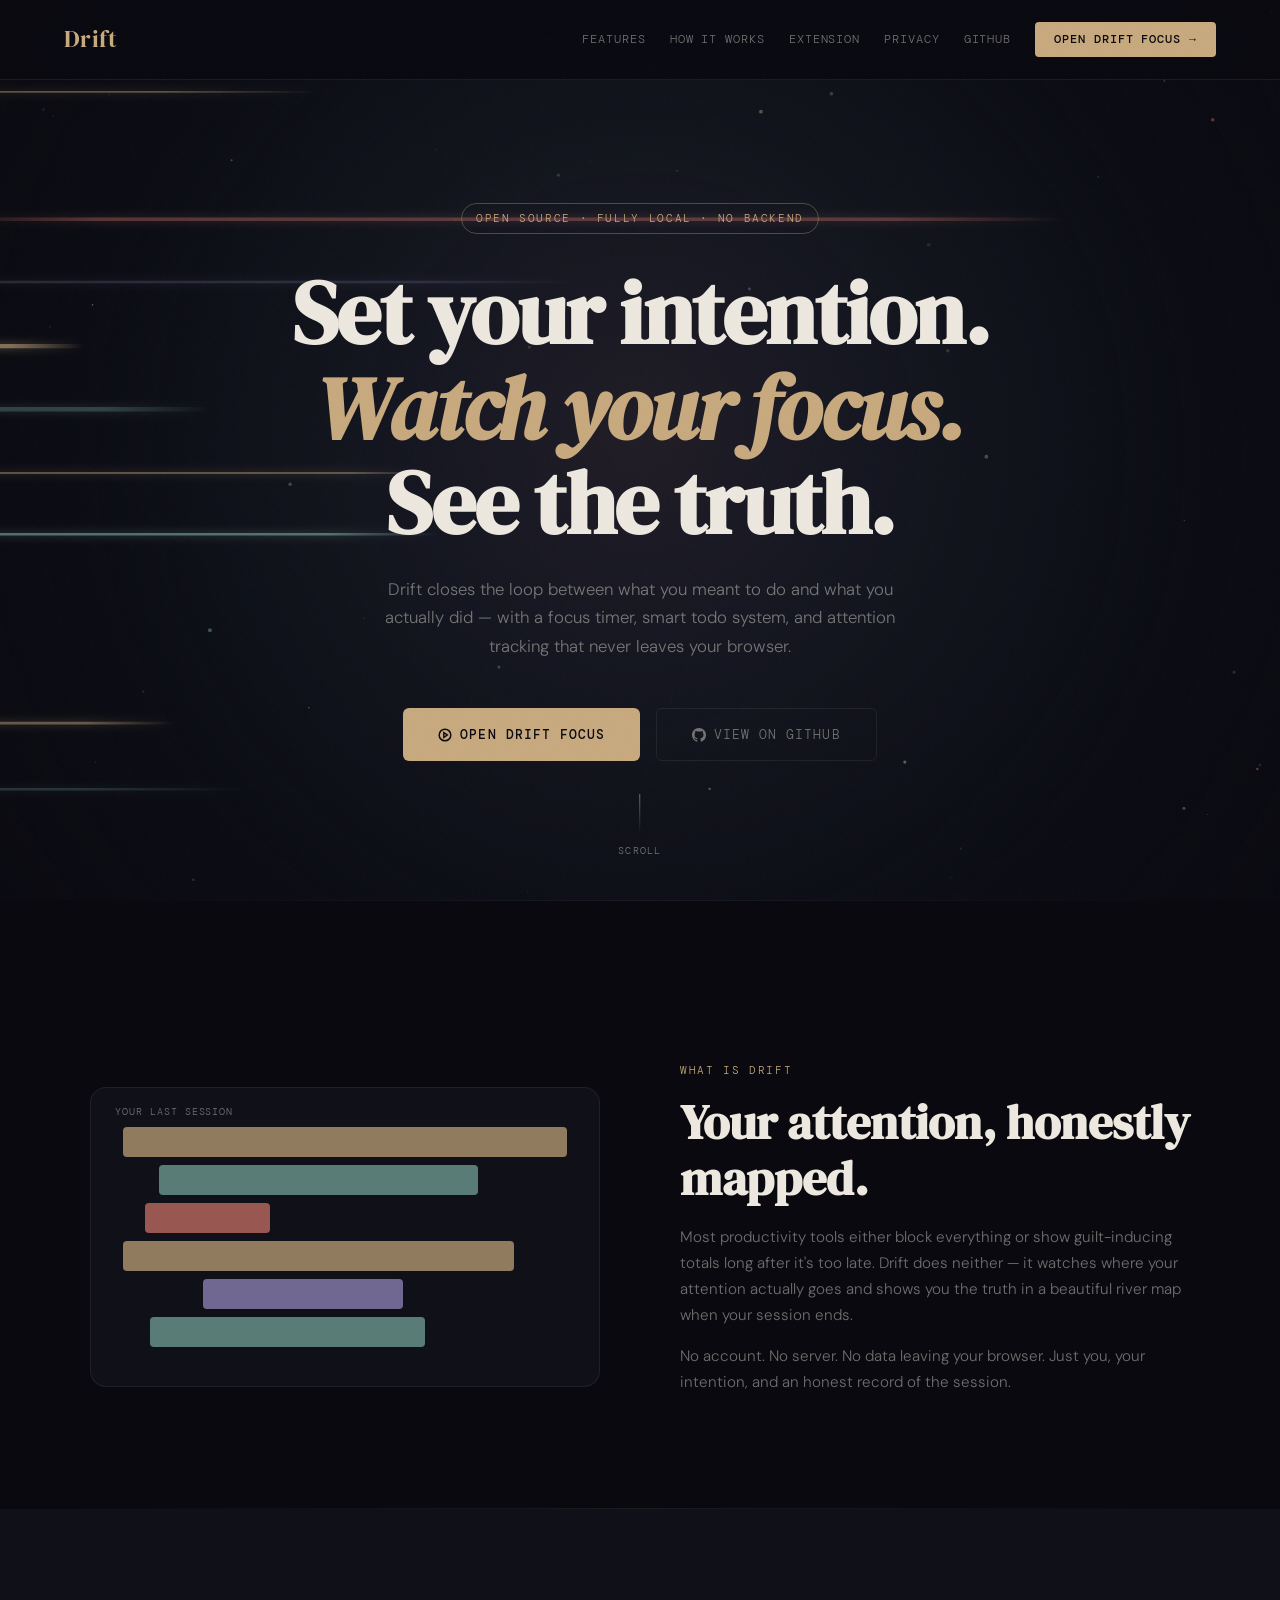
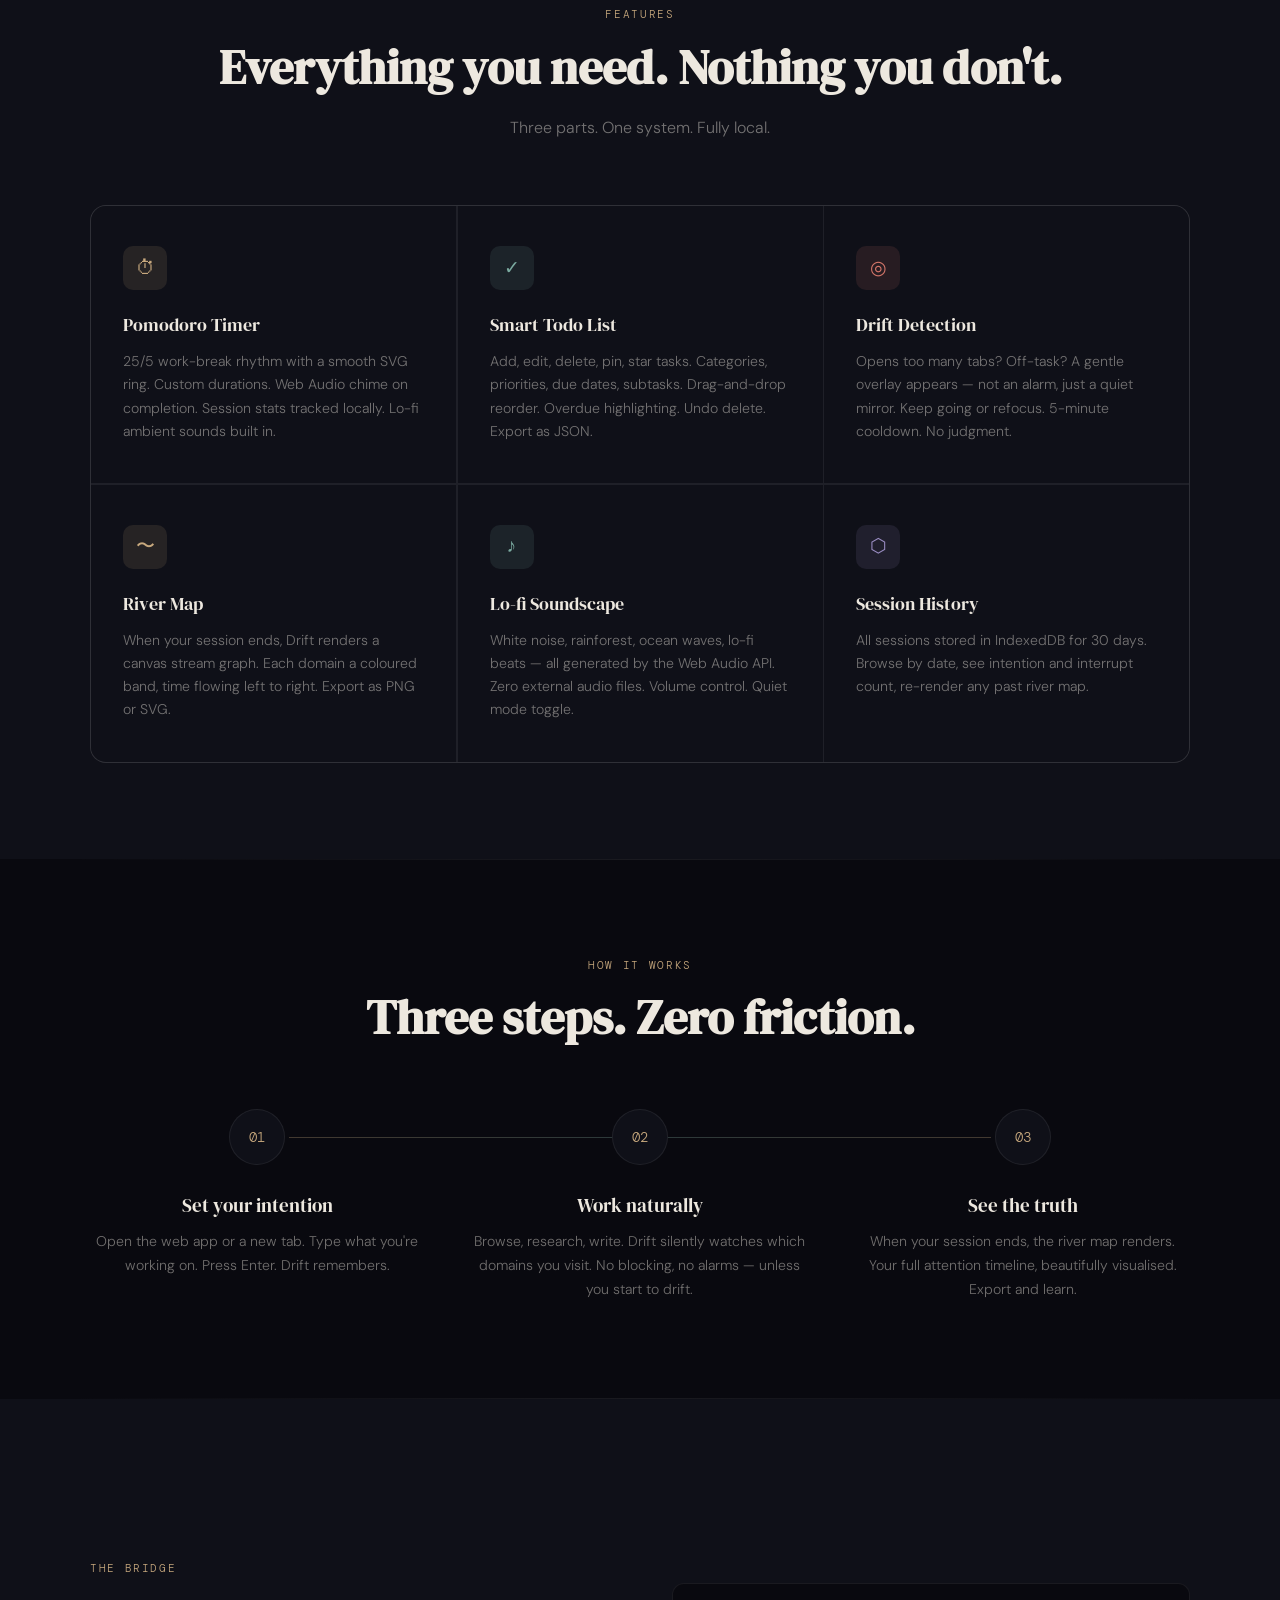
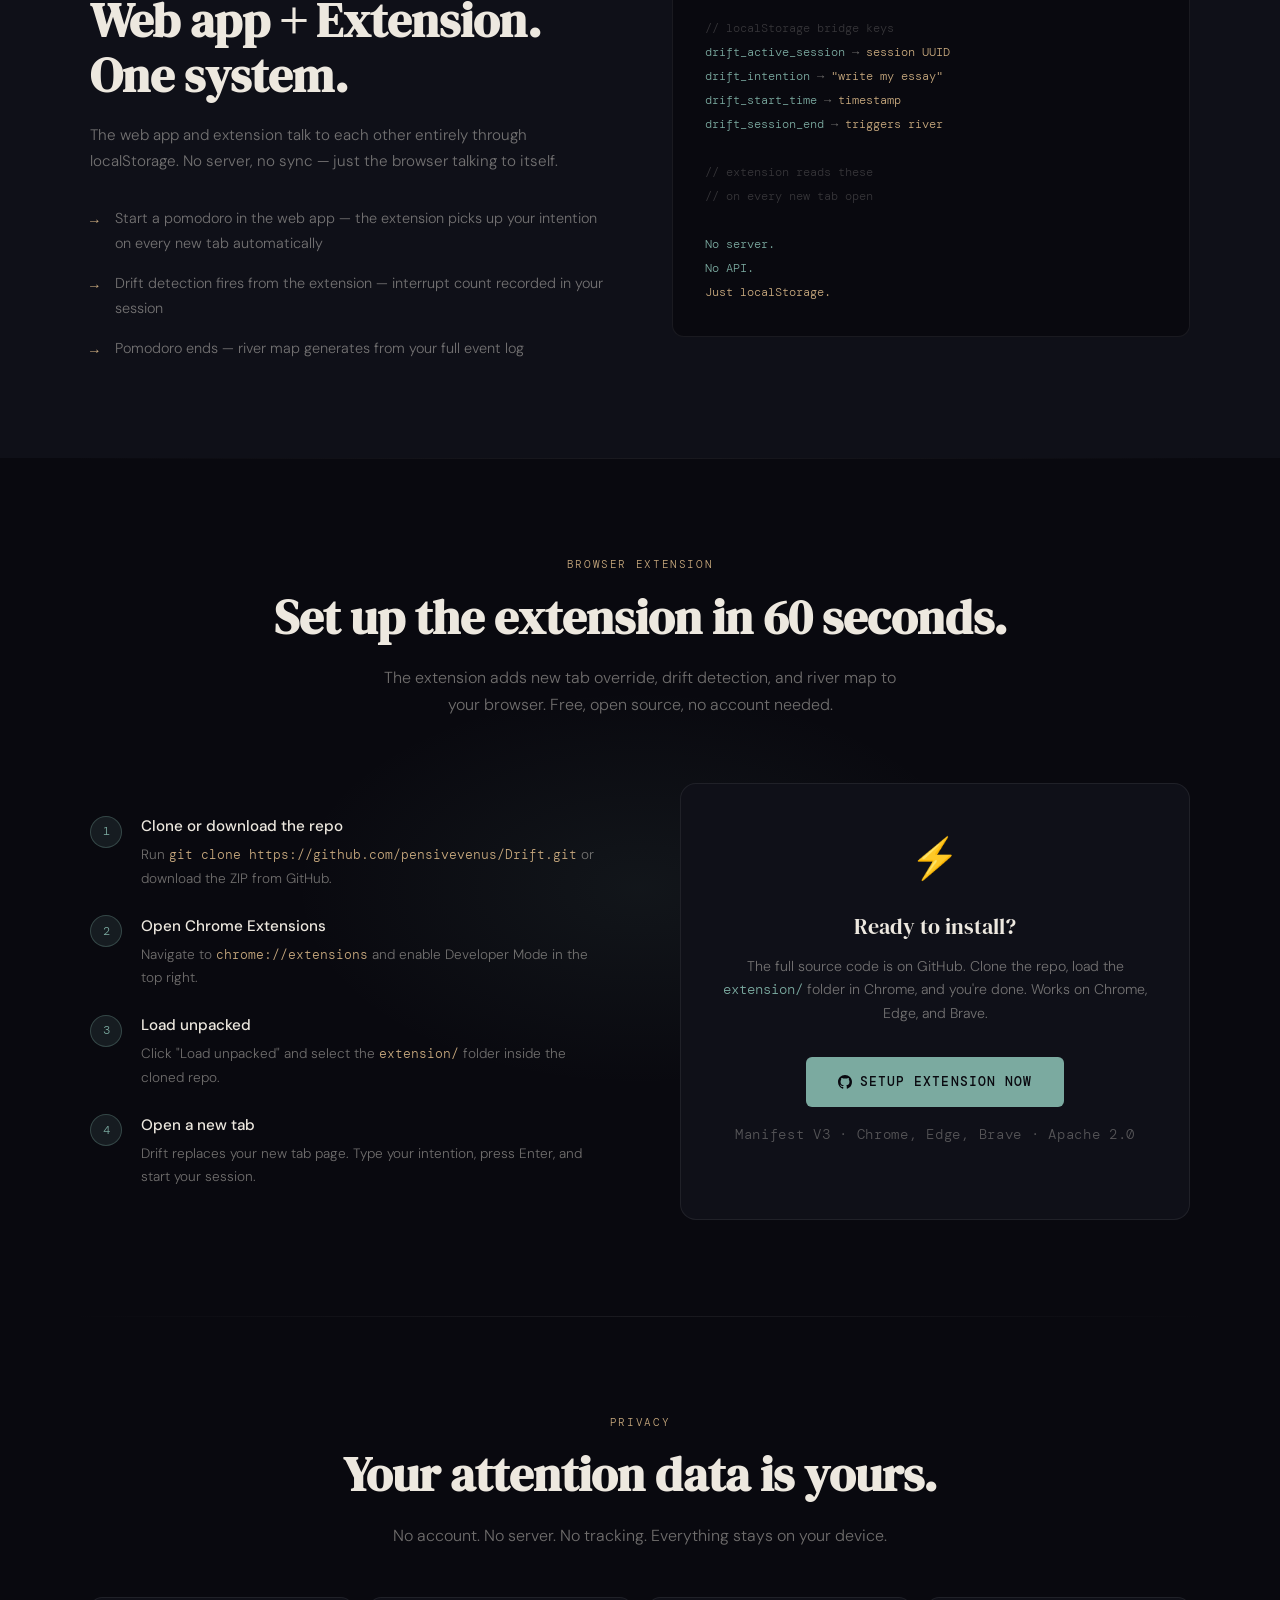
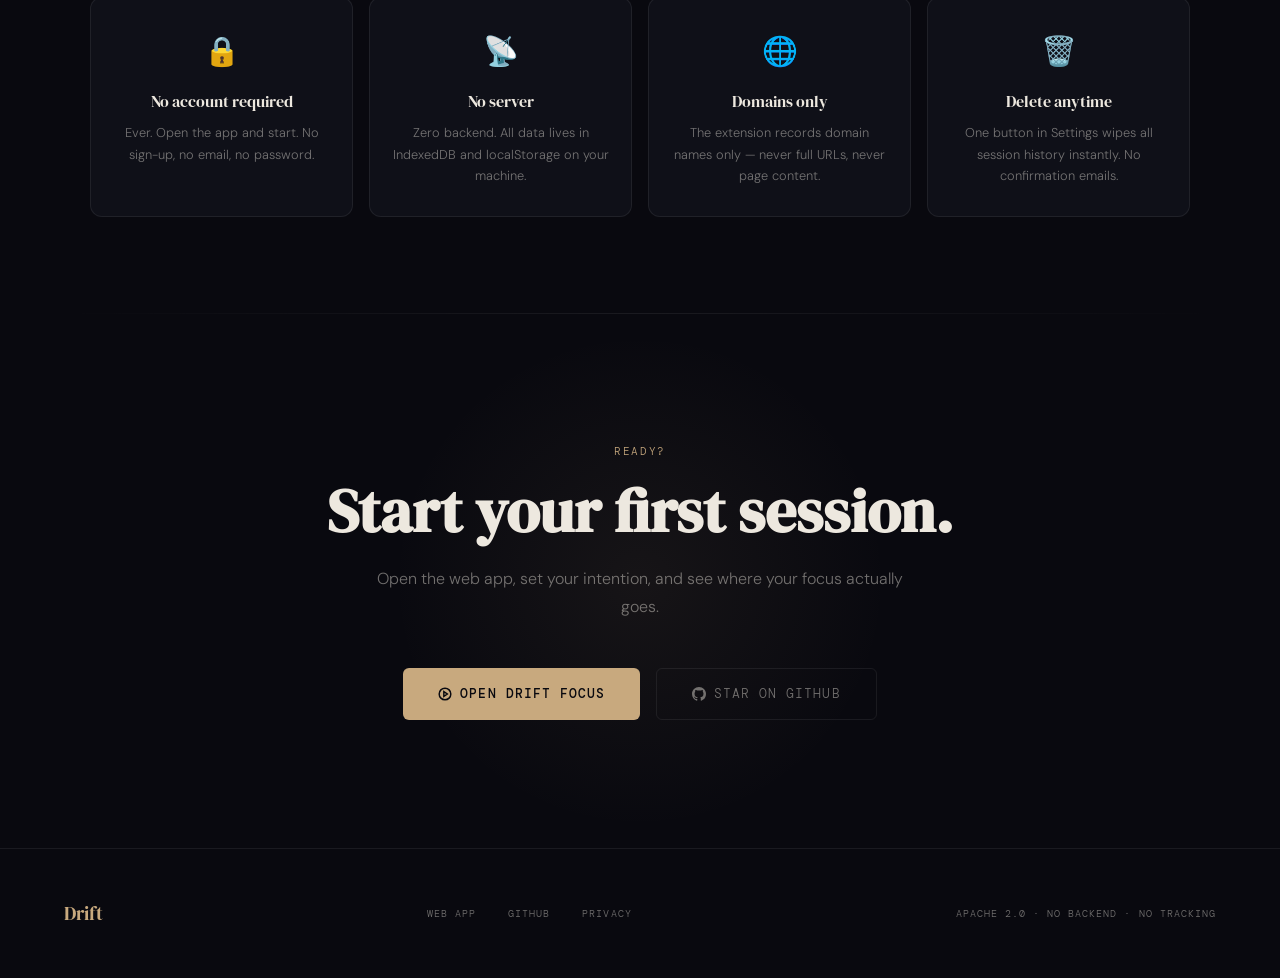
==== index.html @ ea5e12ce "feat: add landing page and drift focus web app" ====
<!DOCTYPE html>
<html lang="en">
<head>
<meta charset="UTF-8">
<meta name="viewport" content="width=device-width, initial-scale=1.0">
<title>Drift — Set your intention. Watch your focus. See the truth.</title>
<link rel="preconnect" href="https://fonts.googleapis.com">
<link href="https://fonts.googleapis.com/css2?family=DM+Serif+Display:ital@0;1&family=DM+Mono:wght@300;400;500&family=DM+Sans:ital,wght@0,300;0,400;0,500;1,300&display=swap" rel="stylesheet">
<style>
*,*::before,*::after{box-sizing:border-box;margin:0;padding:0}
:root{
  --bg:#09090f;--bg2:#0f1018;--bg3:#161720;
  --border:rgba(255,255,255,0.07);--text:#ede8df;
  --muted:rgba(237,232,223,0.45);--accent:#c8a97e;
  --accent2:#7baaa0;--red:#d4766a;
}
html{scroll-behavior:smooth}
body{background:var(--bg);color:var(--text);font-family:'DM Sans',sans-serif;font-weight:300;line-height:1.7;overflow-x:hidden}
body::after{content:'';position:fixed;inset:0;z-index:999;pointer-events:none;opacity:0.03;
  background-image:url("data:image/svg+xml,%3Csvg viewBox='0 0 256 256' xmlns='http://www.w3.org/2000/svg'%3E%3Cfilter id='n'%3E%3CfeTurbulence type='fractalNoise' baseFrequency='0.9' numOctaves='4' stitchTiles='stitch'/%3E%3C/filter%3E%3Crect width='100%25' height='100%25' filter='url(%23n)'/%3E%3C/svg%3E");
  background-size:200px 200px}

/* NAV */
nav{position:fixed;top:0;left:0;right:0;z-index:100;display:flex;align-items:center;justify-content:space-between;padding:1.2rem 4rem;background:rgba(9,9,15,0.88);backdrop-filter:blur(16px);border-bottom:1px solid var(--border)}
.nav-logo{font-family:'DM Serif Display',serif;font-size:1.5rem;color:var(--accent);letter-spacing:0.02em;text-decoration:none}
.nav-right{display:flex;gap:1.5rem;align-items:center}
.nav-link{font-family:'DM Mono',monospace;font-size:0.72rem;color:var(--muted);text-decoration:none;letter-spacing:0.08em;text-transform:uppercase;transition:color 0.2s}
.nav-link:hover{color:var(--text)}
.nav-cta{font-family:'DM Mono',monospace;font-size:0.72rem;letter-spacing:0.08em;text-transform:uppercase;padding:0.5rem 1.2rem;background:var(--accent);color:#09090f;text-decoration:none;border-radius:4px;font-weight:500;transition:opacity 0.2s,transform 0.2s}
.nav-cta:hover{opacity:0.85;transform:translateY(-1px)}

/* HERO */
.hero{min-height:100vh;display:flex;flex-direction:column;align-items:center;justify-content:center;text-align:center;padding:8rem 2rem 4rem;position:relative;overflow:hidden}
#hero-canvas{position:absolute;inset:0;width:100%;height:100%;z-index:0}
.hero-content{position:relative;z-index:1;max-width:780px}
.hero-tag{display:inline-block;font-family:'DM Mono',monospace;font-size:0.68rem;letter-spacing:0.15em;text-transform:uppercase;color:var(--accent);border:1px solid rgba(200,169,126,0.35);padding:0.3rem 0.9rem;border-radius:100px;margin-bottom:2rem;animation:fadeUp 0.8s ease forwards;opacity:0}
.hero-title{font-family:'DM Serif Display',serif;font-size:clamp(3rem,7vw,5.5rem);line-height:1.08;letter-spacing:-0.02em;margin-bottom:1.5rem;animation:fadeUp 0.8s 0.15s ease forwards;opacity:0}
.hero-title em{font-style:italic;color:var(--accent)}
.hero-subtitle{font-size:1.05rem;color:var(--muted);max-width:520px;margin:0 auto 3rem;animation:fadeUp 0.8s 0.3s ease forwards;opacity:0}
.hero-actions{display:flex;gap:1rem;justify-content:center;flex-wrap:wrap;animation:fadeUp 0.8s 0.45s ease forwards;opacity:0}
.btn-primary{font-family:'DM Mono',monospace;font-size:0.8rem;letter-spacing:0.08em;text-transform:uppercase;font-weight:500;padding:0.9rem 2.2rem;background:var(--accent);color:#09090f;text-decoration:none;border-radius:6px;transition:all 0.25s;display:inline-flex;align-items:center;gap:0.5rem}
.btn-primary:hover{background:#d4b88e;transform:translateY(-2px);box-shadow:0 8px 28px rgba(200,169,126,0.3)}
.btn-secondary{font-family:'DM Mono',monospace;font-size:0.8rem;letter-spacing:0.08em;text-transform:uppercase;padding:0.9rem 2.2rem;border:1px solid var(--border);color:var(--muted);text-decoration:none;border-radius:6px;transition:all 0.25s;display:inline-flex;align-items:center;gap:0.5rem}
.btn-secondary:hover{border-color:rgba(255,255,255,0.2);color:var(--text);transform:translateY(-2px)}
.hero-scroll{position:absolute;bottom:2.5rem;left:50%;transform:translateX(-50%);font-family:'DM Mono',monospace;font-size:0.65rem;letter-spacing:0.12em;text-transform:uppercase;color:var(--muted);display:flex;flex-direction:column;align-items:center;gap:0.5rem;animation:fadeIn 1s 1.2s ease forwards;opacity:0}
.scroll-line{width:1px;height:40px;background:linear-gradient(to bottom,var(--muted),transparent);animation:scrollPulse 2s ease-in-out infinite}
@keyframes scrollPulse{0%,100%{opacity:0.4}50%{opacity:1}}
@keyframes fadeUp{from{opacity:0;transform:translateY(20px)}to{opacity:1;transform:translateY(0)}}
@keyframes fadeIn{from{opacity:0}to{opacity:1}}

/* SECTIONS */
section{padding:6rem 2rem}
.container{max-width:1100px;margin:0 auto}
.section-label{font-family:'DM Mono',monospace;font-size:0.68rem;letter-spacing:0.15em;text-transform:uppercase;color:var(--accent);margin-bottom:1rem}
.section-title{font-family:'DM Serif Display',serif;font-size:clamp(2rem,4vw,3rem);line-height:1.15;margin-bottom:1.2rem}
.section-sub{color:var(--muted);font-size:1rem;max-width:540px}
.divider{height:1px;background:linear-gradient(90deg,transparent,var(--border),transparent);margin:0 4rem}

/* WHAT */
.what-grid{display:grid;grid-template-columns:1fr 1fr;gap:5rem;align-items:center;margin-top:4rem}
.what-visual{position:relative;height:300px;background:var(--bg2);border:1px solid var(--border);border-radius:16px;overflow:hidden}
.mini-river{position:absolute;inset:0;display:flex;flex-direction:column;justify-content:center;gap:0;padding:2rem}
.mini-band{height:30px;border-radius:4px;margin:4px 0;opacity:0.7}
.band-label{position:absolute;left:1.5rem;top:1rem;font-family:'DM Mono',monospace;font-size:0.6rem;letter-spacing:0.1em;text-transform:uppercase;color:var(--muted)}
.what-text p{color:var(--muted);margin-bottom:1rem;font-size:0.95rem}

/* FEATURES */
.features-bg{background:var(--bg2)}
.features-intro{text-align:center;margin-bottom:4rem}
.features-intro .section-sub{margin:0 auto}
.features-grid{display:grid;grid-template-columns:repeat(3,1fr);gap:1.5px;background:var(--border);border:1px solid var(--border);border-radius:16px;overflow:hidden}
.feature-card{background:var(--bg2);padding:2.5rem 2rem;transition:background 0.25s}
.feature-card:hover{background:var(--bg3)}
.feature-icon{width:44px;height:44px;border-radius:10px;display:flex;align-items:center;justify-content:center;margin-bottom:1.2rem;font-size:1.2rem}
.feature-card h3{font-family:'DM Serif Display',serif;font-size:1.15rem;margin-bottom:0.6rem;font-weight:400}
.feature-card p{font-size:0.88rem;color:var(--muted);line-height:1.65}

/* HOW */
.steps{display:grid;grid-template-columns:repeat(3,1fr);gap:3rem;margin-top:4rem;position:relative}
.steps::before{content:'';position:absolute;top:28px;left:calc(16.66% + 1rem);right:calc(16.66% + 1rem);height:1px;background:linear-gradient(90deg,var(--accent),var(--accent2),var(--accent));opacity:0.3}
.step{text-align:center}
.step-num{width:56px;height:56px;border-radius:50%;background:var(--bg2);border:1px solid var(--border);display:flex;align-items:center;justify-content:center;margin:0 auto 1.5rem;font-family:'DM Mono',monospace;font-size:0.9rem;color:var(--accent);position:relative;z-index:1}
.step h3{font-family:'DM Serif Display',serif;font-size:1.2rem;font-weight:400;margin-bottom:0.5rem}
.step p{font-size:0.88rem;color:var(--muted)}

/* BRIDGE */
.bridge-section{background:var(--bg2)}
.bridge-grid{display:grid;grid-template-columns:1fr 1fr;gap:4rem;align-items:center;margin-top:4rem}
.bridge-code{background:var(--bg);border:1px solid var(--border);border-radius:12px;padding:2rem;font-family:'DM Mono',monospace;font-size:0.75rem;line-height:2;color:var(--muted)}
.bridge-code .key{color:var(--accent2)}.bridge-code .val{color:var(--accent)}.bridge-code .comment{color:rgba(237,232,223,0.2)}
.bridge-list{list-style:none;display:flex;flex-direction:column;gap:1rem}
.bridge-list li{display:flex;gap:1rem;align-items:flex-start;font-size:0.9rem;color:var(--muted)}
.bridge-list li::before{content:'→';color:var(--accent);font-family:'DM Mono',monospace;flex-shrink:0;margin-top:0.1rem}

/* EXTENSION SETUP */
.ext-section{position:relative;overflow:hidden}
.ext-glow{position:absolute;top:50%;left:50%;transform:translate(-50%,-50%);width:700px;height:400px;background:radial-gradient(ellipse,rgba(123,170,160,0.08) 0%,transparent 70%);pointer-events:none}
.ext-grid{display:grid;grid-template-columns:1fr 1fr;gap:5rem;align-items:center;margin-top:4rem}
.ext-steps{display:flex;flex-direction:column;gap:1.5rem}
.ext-step{display:flex;gap:1.2rem;align-items:flex-start}
.ext-step-num{width:32px;height:32px;border-radius:50%;background:rgba(123,170,160,0.12);border:1px solid rgba(123,170,160,0.3);display:flex;align-items:center;justify-content:center;font-family:'DM Mono',monospace;font-size:0.72rem;color:var(--accent2);flex-shrink:0;margin-top:0.1rem}
.ext-step-text h4{font-size:0.95rem;font-weight:500;margin-bottom:0.2rem}
.ext-step-text p{font-size:0.85rem;color:var(--muted)}
.ext-cta-box{background:var(--bg2);border:1px solid var(--border);border-radius:16px;padding:2.5rem;text-align:center}
.ext-cta-box .icon{font-size:2.5rem;margin-bottom:1rem}
.ext-cta-box h3{font-family:'DM Serif Display',serif;font-size:1.4rem;font-weight:400;margin-bottom:0.6rem}
.ext-cta-box p{font-size:0.88rem;color:var(--muted);margin-bottom:2rem;line-height:1.65}
.btn-accent2{font-family:'DM Mono',monospace;font-size:0.8rem;letter-spacing:0.08em;text-transform:uppercase;font-weight:500;padding:0.9rem 2rem;background:var(--accent2);color:#09090f;text-decoration:none;border-radius:6px;transition:all 0.25s;display:inline-flex;align-items:center;gap:0.5rem}
.btn-accent2:hover{background:#8ec4ba;transform:translateY(-2px);box-shadow:0 8px 24px rgba(123,170,160,0.25)}
.ext-note{font-family:'DM Mono',monospace;font-size:0.68rem;letter-spacing:0.05em;color:var(--muted);margin-top:1rem;opacity:0.7}

/* PRIVACY */
.privacy-cards{display:grid;grid-template-columns:repeat(4,1fr);gap:1rem;margin-top:3rem}
.privacy-card{background:var(--bg2);border:1px solid var(--border);border-radius:12px;padding:1.8rem 1.4rem;text-align:center}
.privacy-card .icon{font-size:1.8rem;margin-bottom:0.8rem}
.privacy-card h4{font-family:'DM Serif Display',serif;font-size:1rem;font-weight:400;margin-bottom:0.4rem}
.privacy-card p{font-size:0.8rem;color:var(--muted)}

/* CTA */
.cta-section{text-align:center;padding:8rem 2rem;position:relative;overflow:hidden}
.cta-glow{position:absolute;top:50%;left:50%;transform:translate(-50%,-50%);width:500px;height:500px;background:radial-gradient(circle,rgba(200,169,126,0.07) 0%,transparent 70%);pointer-events:none}
.cta-section .section-title{font-size:clamp(2.2rem,5vw,3.8rem);margin-bottom:1.2rem}
.cta-section .section-sub{margin:0 auto 3rem}
.cta-actions{display:flex;gap:1rem;justify-content:center;flex-wrap:wrap}

/* FOOTER */
footer{padding:3rem 4rem;border-top:1px solid var(--border);display:flex;align-items:center;justify-content:space-between;flex-wrap:wrap;gap:1rem}
.footer-logo{font-family:'DM Serif Display',serif;font-size:1.2rem;color:var(--accent)}
.footer-meta{font-family:'DM Mono',monospace;font-size:0.65rem;letter-spacing:0.1em;text-transform:uppercase;color:var(--muted)}
.footer-links{display:flex;gap:2rem}
.footer-links a{font-family:'DM Mono',monospace;font-size:0.65rem;letter-spacing:0.1em;text-transform:uppercase;color:var(--muted);text-decoration:none;transition:color 0.2s}
.footer-links a:hover{color:var(--text)}

/* REVEAL */
.reveal{opacity:0;transform:translateY(24px);transition:opacity 0.7s ease,transform 0.7s ease}
.reveal.visible{opacity:1;transform:translateY(0)}

/* RESPONSIVE */
@media(max-width:900px){
  nav{padding:1rem 1.5rem}
  .what-grid,.bridge-grid,.ext-grid{grid-template-columns:1fr;gap:2.5rem}
  .features-grid{grid-template-columns:1fr 1fr}
  .steps{grid-template-columns:1fr;gap:2rem}.steps::before{display:none}
  .privacy-cards{grid-template-columns:1fr 1fr}
  footer{flex-direction:column;align-items:flex-start;padding:2rem 1.5rem}
}
@media(max-width:600px){
  .features-grid{grid-template-columns:1fr}
  .privacy-cards{grid-template-columns:1fr}
  .nav-right .nav-link{display:none}
}
</style>
</head>
<body>

<nav>
  <a href="#hero" class="nav-logo">Drift</a>
  <div class="nav-right">
    <a href="#features" class="nav-link">Features</a>
    <a href="#how" class="nav-link">How it works</a>
    <a href="#extension" class="nav-link">Extension</a>
    <a href="#privacy" class="nav-link">Privacy</a>
    <a href="https://github.com/pensivevenus/Drift" target="_blank" class="nav-link">GitHub</a>
    <a href="app.html" class="nav-cta">Open Drift Focus →</a>
  </div>
</nav>

<!-- HERO -->
<section class="hero" id="hero">
  <canvas id="hero-canvas"></canvas>
  <div class="hero-content">
    <span class="hero-tag">Open source · Fully local · No backend</span>
    <h1 class="hero-title">Set your intention.<br><em>Watch your focus.</em><br>See the truth.</h1>
    <p class="hero-subtitle">Drift closes the loop between what you meant to do and what you actually did — with a focus timer, smart todo system, and attention tracking that never leaves your browser.</p>
    <div class="hero-actions">
      <a href="app.html" class="btn-primary">
        <svg width="14" height="14" viewBox="0 0 24 24" fill="none" stroke="currentColor" stroke-width="2.5"><circle cx="12" cy="12" r="10"/><polygon points="10 8 16 12 10 16 10 8"/></svg>
        Open Drift Focus
      </a>
      <a href="https://github.com/pensivevenus/Drift" target="_blank" class="btn-secondary">
        <svg width="14" height="14" viewBox="0 0 24 24" fill="currentColor"><path d="M12 0C5.37 0 0 5.37 0 12c0 5.31 3.435 9.795 8.205 11.385.6.105.825-.255.825-.57 0-.285-.015-1.23-.015-2.235-3.015.555-3.795-.735-4.035-1.41-.135-.345-.72-1.41-1.23-1.695-.42-.225-1.02-.78-.015-.795.945-.015 1.62.87 1.845 1.23 1.08 1.815 2.805 1.305 3.495.99.105-.78.42-1.305.765-1.605-2.67-.3-5.46-1.335-5.46-5.925 0-1.305.465-2.385 1.23-3.225-.12-.3-.54-1.53.12-3.18 0 0 1.005-.315 3.3 1.23.96-.27 1.98-.405 3-.405s2.04.135 3 .405c2.295-1.56 3.3-1.23 3.3-1.23.66 1.65.24 2.88.12 3.18.765.84 1.23 1.905 1.23 3.225 0 4.605-2.805 5.625-5.475 5.925.435.375.81 1.095.81 2.22 0 1.605-.015 2.895-.015 3.3 0 .315.225.69.825.57A12.02 12.02 0 0 0 24 12c0-6.63-5.37-12-12-12z"/></svg>
        View on GitHub
      </a>
    </div>
  </div>
  <div class="hero-scroll">
    <div class="scroll-line"></div>
    scroll
  </div>
</section>

<div class="divider"></div>

<!-- WHAT IS DRIFT -->
<section id="about">
  <div class="container">
    <div class="what-grid">
      <div class="what-visual">
        <span class="band-label">your last session</span>
        <div class="mini-river">
          <div class="mini-band" style="background:#c8a97e;width:100%"></div>
          <div class="mini-band" style="background:#7baaa0;width:72%;margin-left:8%"></div>
          <div class="mini-band" style="background:#d4766a;width:28%;margin-left:5%"></div>
          <div class="mini-band" style="background:#c8a97e;width:88%"></div>
          <div class="mini-band" style="background:#9b8ec4;width:45%;margin-left:18%"></div>
          <div class="mini-band" style="background:#7baaa0;width:62%;margin-left:6%"></div>
        </div>
      </div>
      <div class="what-text reveal">
        <div class="section-label">What is Drift</div>
        <h2 class="section-title">Your attention, honestly mapped.</h2>
        <p>Most productivity tools either block everything or show guilt-inducing totals long after it's too late. Drift does neither — it watches where your attention actually goes and shows you the truth in a beautiful river map when your session ends.</p>
        <p>No account. No server. No data leaving your browser. Just you, your intention, and an honest record of the session.</p>
      </div>
    </div>
  </div>
</section>

<div class="divider"></div>

<!-- FEATURES -->
<section id="features" class="features-bg">
  <div class="container">
    <div class="features-intro reveal">
      <div class="section-label">Features</div>
      <h2 class="section-title">Everything you need. Nothing you don't.</h2>
      <p class="section-sub">Three parts. One system. Fully local.</p>
    </div>
    <div class="features-grid reveal">
      <div class="feature-card">
        <div class="feature-icon" style="background:rgba(200,169,126,0.12);color:var(--accent)">⏱</div>
        <h3>Pomodoro Timer</h3>
        <p>25/5 work-break rhythm with a smooth SVG ring. Custom durations. Web Audio chime on completion. Session stats tracked locally. Lo-fi ambient sounds built in.</p>
      </div>
      <div class="feature-card">
        <div class="feature-icon" style="background:rgba(123,170,160,0.12);color:var(--accent2)">✓</div>
        <h3>Smart Todo List</h3>
        <p>Add, edit, delete, pin, star tasks. Categories, priorities, due dates, subtasks. Drag-and-drop reorder. Overdue highlighting. Undo delete. Export as JSON.</p>
      </div>
      <div class="feature-card">
        <div class="feature-icon" style="background:rgba(212,118,106,0.12);color:var(--red)">◎</div>
        <h3>Drift Detection</h3>
        <p>Opens too many tabs? Off-task? A gentle overlay appears — not an alarm, just a quiet mirror. Keep going or refocus. 5-minute cooldown. No judgment.</p>
      </div>
      <div class="feature-card">
        <div class="feature-icon" style="background:rgba(200,169,126,0.12);color:var(--accent)">〜</div>
        <h3>River Map</h3>
        <p>When your session ends, Drift renders a canvas stream graph. Each domain a coloured band, time flowing left to right. Export as PNG or SVG.</p>
      </div>
      <div class="feature-card">
        <div class="feature-icon" style="background:rgba(123,170,160,0.12);color:var(--accent2)">♪</div>
        <h3>Lo-fi Soundscape</h3>
        <p>White noise, rainforest, ocean waves, lo-fi beats — all generated by the Web Audio API. Zero external audio files. Volume control. Quiet mode toggle.</p>
      </div>
      <div class="feature-card">
        <div class="feature-icon" style="background:rgba(155,142,196,0.12);color:#9b8ec4">⬡</div>
        <h3>Session History</h3>
        <p>All sessions stored in IndexedDB for 30 days. Browse by date, see intention and interrupt count, re-render any past river map.</p>
      </div>
    </div>
  </div>
</section>

<div class="divider"></div>

<!-- HOW IT WORKS -->
<section id="how">
  <div class="container">
    <div class="reveal" style="text-align:center">
      <div class="section-label">How it works</div>
      <h2 class="section-title">Three steps. Zero friction.</h2>
    </div>
    <div class="steps reveal">
      <div class="step">
        <div class="step-num">01</div>
        <h3>Set your intention</h3>
        <p>Open the web app or a new tab. Type what you're working on. Press Enter. Drift remembers.</p>
      </div>
      <div class="step">
        <div class="step-num">02</div>
        <h3>Work naturally</h3>
        <p>Browse, research, write. Drift silently watches which domains you visit. No blocking, no alarms — unless you start to drift.</p>
      </div>
      <div class="step">
        <div class="step-num">03</div>
        <h3>See the truth</h3>
        <p>When your session ends, the river map renders. Your full attention timeline, beautifully visualised. Export and learn.</p>
      </div>
    </div>
  </div>
</section>

<div class="divider"></div>

<!-- BRIDGE -->
<section class="bridge-section">
  <div class="container">
    <div class="bridge-grid">
      <div class="reveal">
        <div class="section-label">The Bridge</div>
        <h2 class="section-title">Web app + Extension.<br>One system.</h2>
        <p style="color:var(--muted);margin-bottom:2rem;font-size:0.95rem">The web app and extension talk to each other entirely through localStorage. No server, no sync — just the browser talking to itself.</p>
        <ul class="bridge-list">
          <li>Start a pomodoro in the web app — the extension picks up your intention on every new tab automatically</li>
          <li>Drift detection fires from the extension — interrupt count recorded in your session</li>
          <li>Pomodoro ends — river map generates from your full event log</li>
        </ul>
      </div>
      <div class="bridge-code reveal">
        <span class="comment">// localStorage bridge keys</span><br>
        <span class="key">drift_active_session</span> → <span class="val">session UUID</span><br>
        <span class="key">drift_intention</span> → <span class="val">"write my essay"</span><br>
        <span class="key">drift_start_time</span> → <span class="val">timestamp</span><br>
        <span class="key">drift_session_end</span> → <span class="val">triggers river</span><br><br>
        <span class="comment">// extension reads these</span><br>
        <span class="comment">// on every new tab open</span><br><br>
        <span class="key">No server.</span><br>
        <span class="key">No API.</span><br>
        <span class="val">Just localStorage.</span>
      </div>
    </div>
  </div>
</section>

<div class="divider"></div>

<!-- SETUP EXTENSION -->
<section id="extension" class="ext-section">
  <div class="ext-glow"></div>
  <div class="container">
    <div class="reveal" style="text-align:center;margin-bottom:1rem">
      <div class="section-label">Browser Extension</div>
      <h2 class="section-title">Set up the extension in 60 seconds.</h2>
      <p class="section-sub" style="margin:0 auto">The extension adds new tab override, drift detection, and river map to your browser. Free, open source, no account needed.</p>
    </div>
    <div class="ext-grid reveal">
      <div class="ext-steps">
        <div class="ext-step">
          <div class="ext-step-num">1</div>
          <div class="ext-step-text">
            <h4>Clone or download the repo</h4>
            <p>Run <code style="font-family:'DM Mono',monospace;color:var(--accent);font-size:0.82rem">git clone https://github.com/pensivevenus/Drift.git</code> or download the ZIP from GitHub.</p>
          </div>
        </div>
        <div class="ext-step">
          <div class="ext-step-num">2</div>
          <div class="ext-step-text">
            <h4>Open Chrome Extensions</h4>
            <p>Navigate to <code style="font-family:'DM Mono',monospace;color:var(--accent);font-size:0.82rem">chrome://extensions</code> and enable Developer Mode in the top right.</p>
          </div>
        </div>
        <div class="ext-step">
          <div class="ext-step-num">3</div>
          <div class="ext-step-text">
            <h4>Load unpacked</h4>
            <p>Click "Load unpacked" and select the <code style="font-family:'DM Mono',monospace;color:var(--accent);font-size:0.82rem">extension/</code> folder inside the cloned repo.</p>
          </div>
        </div>
        <div class="ext-step">
          <div class="ext-step-num">4</div>
          <div class="ext-step-text">
            <h4>Open a new tab</h4>
            <p>Drift replaces your new tab page. Type your intention, press Enter, and start your session.</p>
          </div>
        </div>
      </div>
      <div class="ext-cta-box">
        <div class="icon">⚡</div>
        <h3>Ready to install?</h3>
        <p>The full source code is on GitHub. Clone the repo, load the <code style="font-family:'DM Mono',monospace;color:var(--accent2)">extension/</code> folder in Chrome, and you're done. Works on Chrome, Edge, and Brave.</p>
        <a href="https://github.com/pensivevenus/Drift" target="_blank" class="btn-accent2">
          <svg width="14" height="14" viewBox="0 0 24 24" fill="currentColor"><path d="M12 0C5.37 0 0 5.37 0 12c0 5.31 3.435 9.795 8.205 11.385.6.105.825-.255.825-.57 0-.285-.015-1.23-.015-2.235-3.015.555-3.795-.735-4.035-1.41-.135-.345-.72-1.41-1.23-1.695-.42-.225-1.02-.78-.015-.795.945-.015 1.62.87 1.845 1.23 1.08 1.815 2.805 1.305 3.495.99.105-.78.42-1.305.765-1.605-2.67-.3-5.46-1.335-5.46-5.925 0-1.305.465-2.385 1.23-3.225-.12-.3-.54-1.53.12-3.18 0 0 1.005-.315 3.3 1.23.96-.27 1.98-.405 3-.405s2.04.135 3 .405c2.295-1.56 3.3-1.23 3.3-1.23.66 1.65.24 2.88.12 3.18.765.84 1.23 1.905 1.23 3.225 0 4.605-2.805 5.625-5.475 5.925.435.375.81 1.095.81 2.22 0 1.605-.015 2.895-.015 3.3 0 .315.225.69.825.57A12.02 12.02 0 0 0 24 12c0-6.63-5.37-12-12-12z"/></svg>
          Setup Extension Now
        </a>
        <p class="ext-note">Manifest V3 · Chrome, Edge, Brave · Apache 2.0</p>
      </div>
    </div>
  </div>
</section>

<div class="divider"></div>

<!-- PRIVACY -->
<section id="privacy">
  <div class="container">
    <div class="reveal" style="text-align:center">
      <div class="section-label">Privacy</div>
      <h2 class="section-title">Your attention data is yours.</h2>
      <p class="section-sub" style="margin:0 auto">No account. No server. No tracking. Everything stays on your device.</p>
    </div>
    <div class="privacy-cards reveal">
      <div class="privacy-card">
        <div class="icon">🔒</div>
        <h4>No account required</h4>
        <p>Ever. Open the app and start. No sign-up, no email, no password.</p>
      </div>
      <div class="privacy-card">
        <div class="icon">📡</div>
        <h4>No server</h4>
        <p>Zero backend. All data lives in IndexedDB and localStorage on your machine.</p>
      </div>
      <div class="privacy-card">
        <div class="icon">🌐</div>
        <h4>Domains only</h4>
        <p>The extension records domain names only — never full URLs, never page content.</p>
      </div>
      <div class="privacy-card">
        <div class="icon">🗑️</div>
        <h4>Delete anytime</h4>
        <p>One button in Settings wipes all session history instantly. No confirmation emails.</p>
      </div>
    </div>
  </div>
</section>

<div class="divider"></div>

<!-- FINAL CTA -->
<section class="cta-section">
  <div class="cta-glow"></div>
  <div class="container reveal">
    <div class="section-label" style="text-align:center">Ready?</div>
    <h2 class="section-title">Start your first session.</h2>
    <p class="section-sub">Open the web app, set your intention, and see where your focus actually goes.</p>
    <div class="cta-actions">
      <a href="app.html" class="btn-primary">
        <svg width="14" height="14" viewBox="0 0 24 24" fill="none" stroke="currentColor" stroke-width="2.5"><circle cx="12" cy="12" r="10"/><polygon points="10 8 16 12 10 16 10 8"/></svg>
        Open Drift Focus
      </a>
      <a href="https://github.com/pensivevenus/Drift" target="_blank" class="btn-secondary">
        <svg width="14" height="14" viewBox="0 0 24 24" fill="currentColor"><path d="M12 0C5.37 0 0 5.37 0 12c0 5.31 3.435 9.795 8.205 11.385.6.105.825-.255.825-.57 0-.285-.015-1.23-.015-2.235-3.015.555-3.795-.735-4.035-1.41-.135-.345-.72-1.41-1.23-1.695-.42-.225-1.02-.78-.015-.795.945-.015 1.62.87 1.845 1.23 1.08 1.815 2.805 1.305 3.495.99.105-.78.42-1.305.765-1.605-2.67-.3-5.46-1.335-5.46-5.925 0-1.305.465-2.385 1.23-3.225-.12-.3-.54-1.53.12-3.18 0 0 1.005-.315 3.3 1.23.96-.27 1.98-.405 3-.405s2.04.135 3 .405c2.295-1.56 3.3-1.23 3.3-1.23.66 1.65.24 2.88.12 3.18.765.84 1.23 1.905 1.23 3.225 0 4.605-2.805 5.625-5.475 5.925.435.375.81 1.095.81 2.22 0 1.605-.015 2.895-.015 3.3 0 .315.225.69.825.57A12.02 12.02 0 0 0 24 12c0-6.63-5.37-12-12-12z"/></svg>
        Star on GitHub
      </a>
    </div>
  </div>
</section>

<footer>
  <span class="footer-logo">Drift</span>
  <div class="footer-links">
    <a href="app.html">Web App</a>
    <a href="https://github.com/pensivevenus/Drift" target="_blank">GitHub</a>
    <a href="#privacy">Privacy</a>
  </div>
  <span class="footer-meta">Apache 2.0 · No backend · No tracking</span>
</footer>

<script>
// ── CANVAS HERO ANIMATION ──
const canvas = document.getElementById('hero-canvas');
const ctx = canvas.getContext('2d');
let W, H, streams = [], particles = [];

function resize() {
  W = canvas.width = canvas.offsetWidth;
  H = canvas.height = canvas.offsetHeight;
  initStreams();
}

const COLORS = [
  'rgba(200,169,126,',
  'rgba(123,170,160,',
  'rgba(212,118,106,',
  'rgba(155,142,196,',
  'rgba(200,169,126,',
  'rgba(123,170,160,',
];

function initStreams() {
  streams = [];
  const count = 12;
  for (let i = 0; i < count; i++) {
    streams.push({
      y: H * (0.1 + (i / count) * 0.85),
      x: -Math.random() * W,
      speed: 0.4 + Math.random() * 1.2,
      width: W * (0.3 + Math.random() * 0.6),
      height: 1.5 + Math.random() * 3,
      color: COLORS[i % COLORS.length],
      opacity: 0.15 + Math.random() * 0.45,
      wave: Math.random() * Math.PI * 2,
      waveSpeed: 0.003 + Math.random() * 0.006,
      waveAmp: 1 + Math.random() * 4,
    });
  }
  // floating particles
  particles = [];
  for (let i = 0; i < 60; i++) {
    particles.push({
      x: Math.random() * W,
      y: Math.random() * H,
      r: 0.5 + Math.random() * 1.5,
      vx: (Math.random() - 0.5) * 0.3,
      vy: -0.1 - Math.random() * 0.25,
      color: COLORS[Math.floor(Math.random() * COLORS.length)],
      opacity: 0.1 + Math.random() * 0.4,
      life: Math.random(),
    });
  }
}

function draw() {
  ctx.clearRect(0, 0, W, H);

  // deep background gradient
  const bg = ctx.createRadialGradient(W/2, H/2, 0, W/2, H/2, Math.max(W,H)*0.7);
  bg.addColorStop(0, 'rgba(20,18,32,0.95)');
  bg.addColorStop(0.5, 'rgba(13,15,24,0.85)');
  bg.addColorStop(1, 'rgba(9,9,15,0.0)');
  ctx.fillStyle = bg;
  ctx.fillRect(0, 0, W, H);

  // central amber glow
  const glow = ctx.createRadialGradient(W/2, H*0.48, 0, W/2, H*0.48, W*0.45);
  glow.addColorStop(0, 'rgba(200,169,126,0.07)');
  glow.addColorStop(0.5, 'rgba(123,170,160,0.03)');
  glow.addColorStop(1, 'transparent');
  ctx.fillStyle = glow;
  ctx.fillRect(0, 0, W, H);

  // draw streams
  streams.forEach(s => {
    s.wave += s.waveSpeed;
    s.x += s.speed;
    if (s.x > W + 100) s.x = -s.width - 100;

    const yOff = Math.sin(s.wave) * s.waveAmp;

    // glow layer
    const grad = ctx.createLinearGradient(s.x, 0, s.x + s.width, 0);
    grad.addColorStop(0, s.color + '0)');
    grad.addColorStop(0.15, s.color + s.opacity + ')');
    grad.addColorStop(0.85, s.color + s.opacity + ')');
    grad.addColorStop(1, s.color + '0)');

    ctx.save();
    ctx.shadowColor = s.color + '0.8)';
    ctx.shadowBlur = 8;
    ctx.fillStyle = grad;
    ctx.beginPath();
    ctx.roundRect(s.x, s.y + yOff - s.height/2, s.width, s.height, s.height/2);
    ctx.fill();
    ctx.restore();
  });

  // particles
  particles.forEach(p => {
    p.x += p.vx;
    p.y += p.vy;
    p.life -= 0.002;
    if (p.life <= 0 || p.y < -10) {
      p.x = Math.random() * W;
      p.y = H + 10;
      p.life = 0.5 + Math.random() * 0.5;
      p.opacity = 0.1 + Math.random() * 0.35;
    }
    const fade = Math.min(p.life * 3, 1);
    ctx.beginPath();
    ctx.arc(p.x, p.y, p.r, 0, Math.PI*2);
    ctx.fillStyle = p.color + (p.opacity * fade) + ')';
    ctx.fill();
  });

  requestAnimationFrame(draw);
}

window.addEventListener('resize', resize);
resize();
draw();

// ── SCROLL REVEAL ──
const observer = new IntersectionObserver((entries) => {
  entries.forEach(e => { if(e.isIntersecting) e.target.classList.add('visible'); });
}, { threshold: 0.1 });
document.querySelectorAll('.reveal').forEach(el => observer.observe(el));

// ── SMOOTH NAV SCROLL (fix for href="#section" in iframes/pages) ──
document.querySelectorAll('a[href^="#"]').forEach(a => {
  a.addEventListener('click', e => {
    const id = a.getAttribute('href').slice(1);
    const target = document.getElementById(id);
    if (target) {
      e.preventDefault();
      target.scrollIntoView({ behavior: 'smooth', block: 'start' });
    }
  });
});
</script>
</body>
</html>
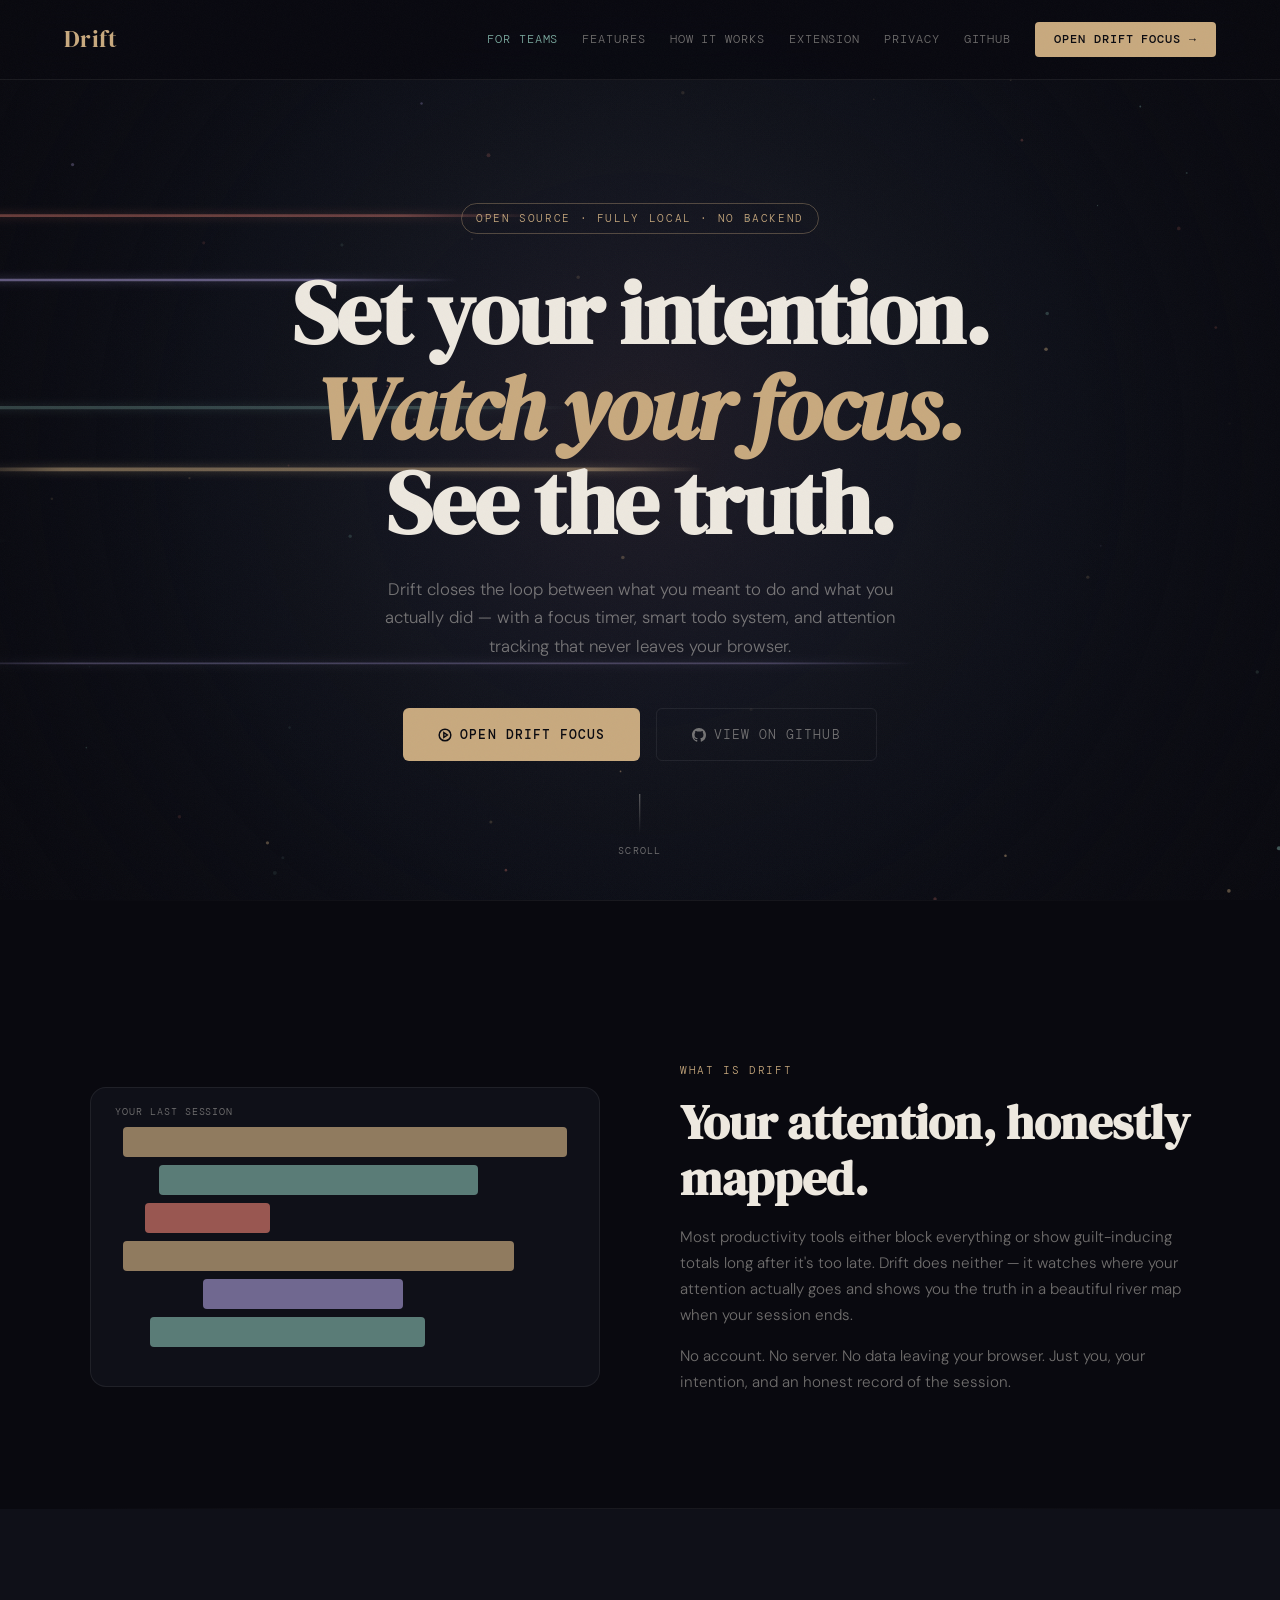
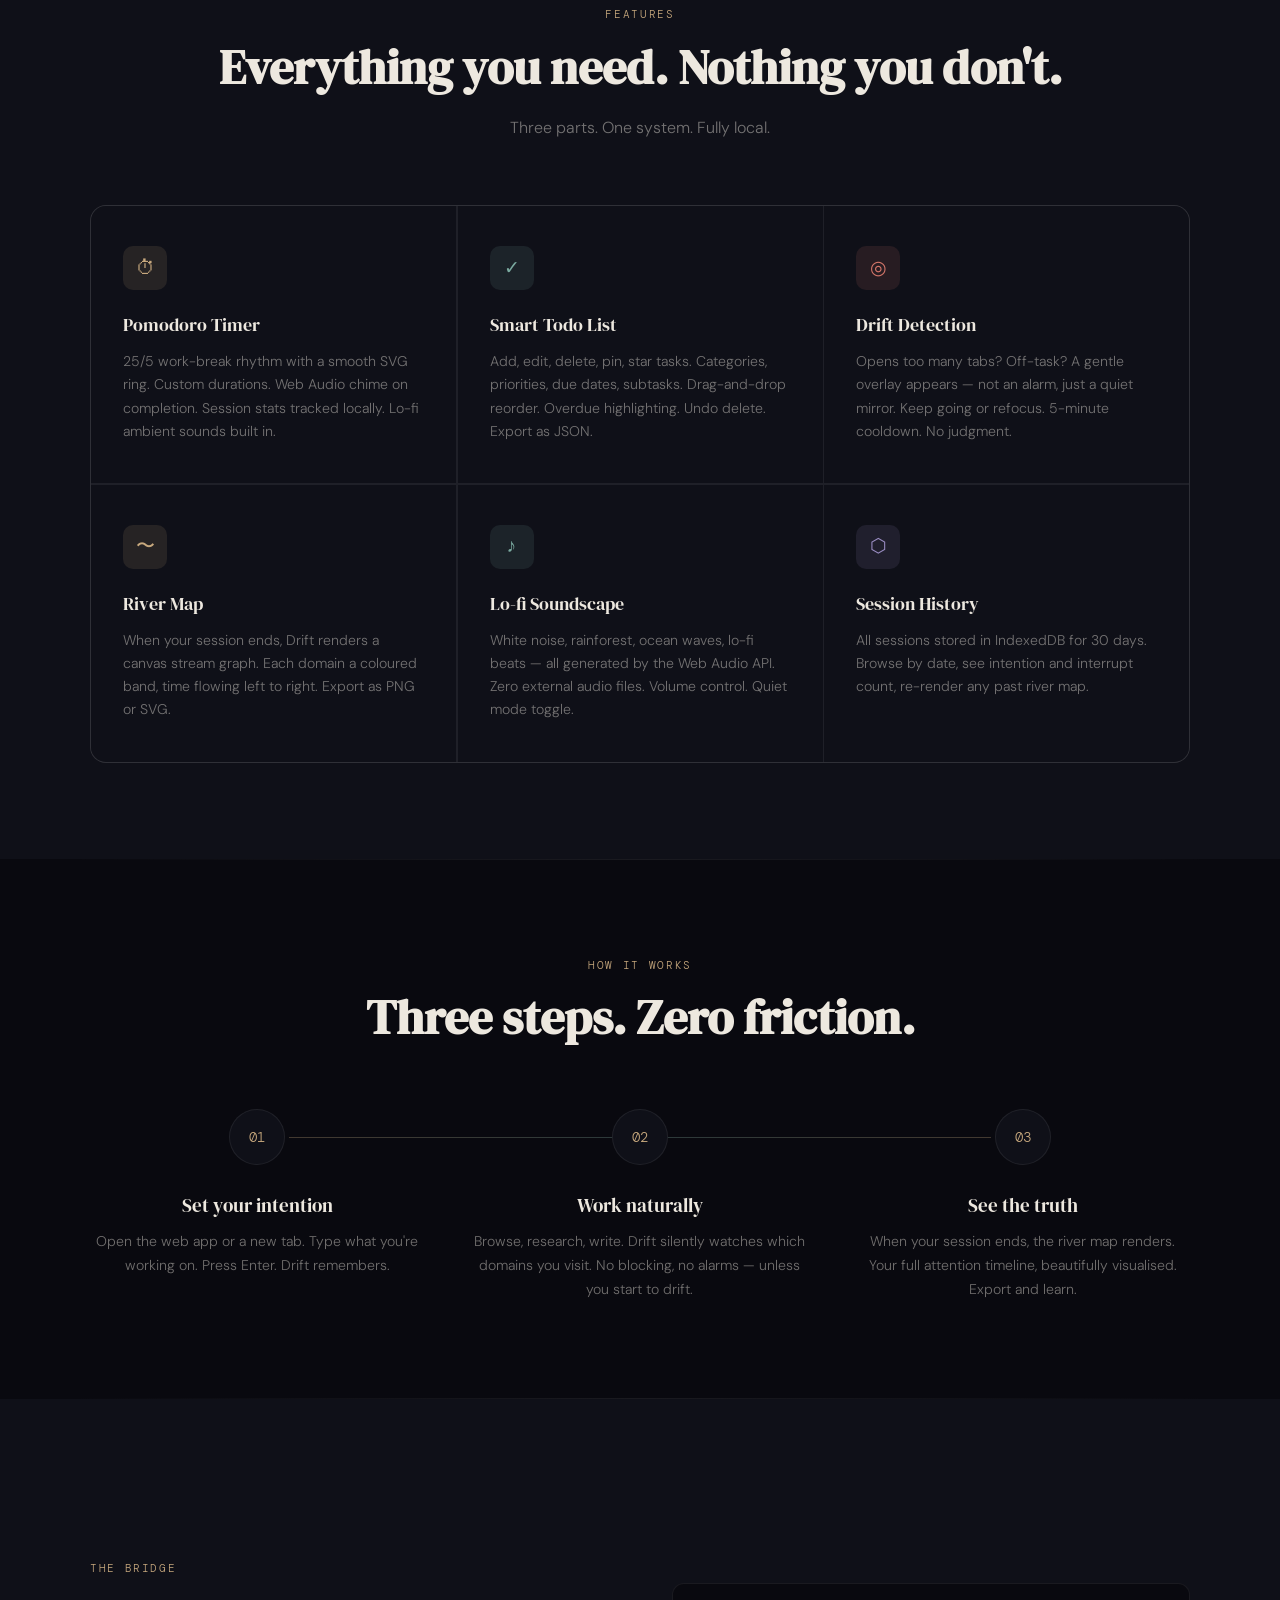
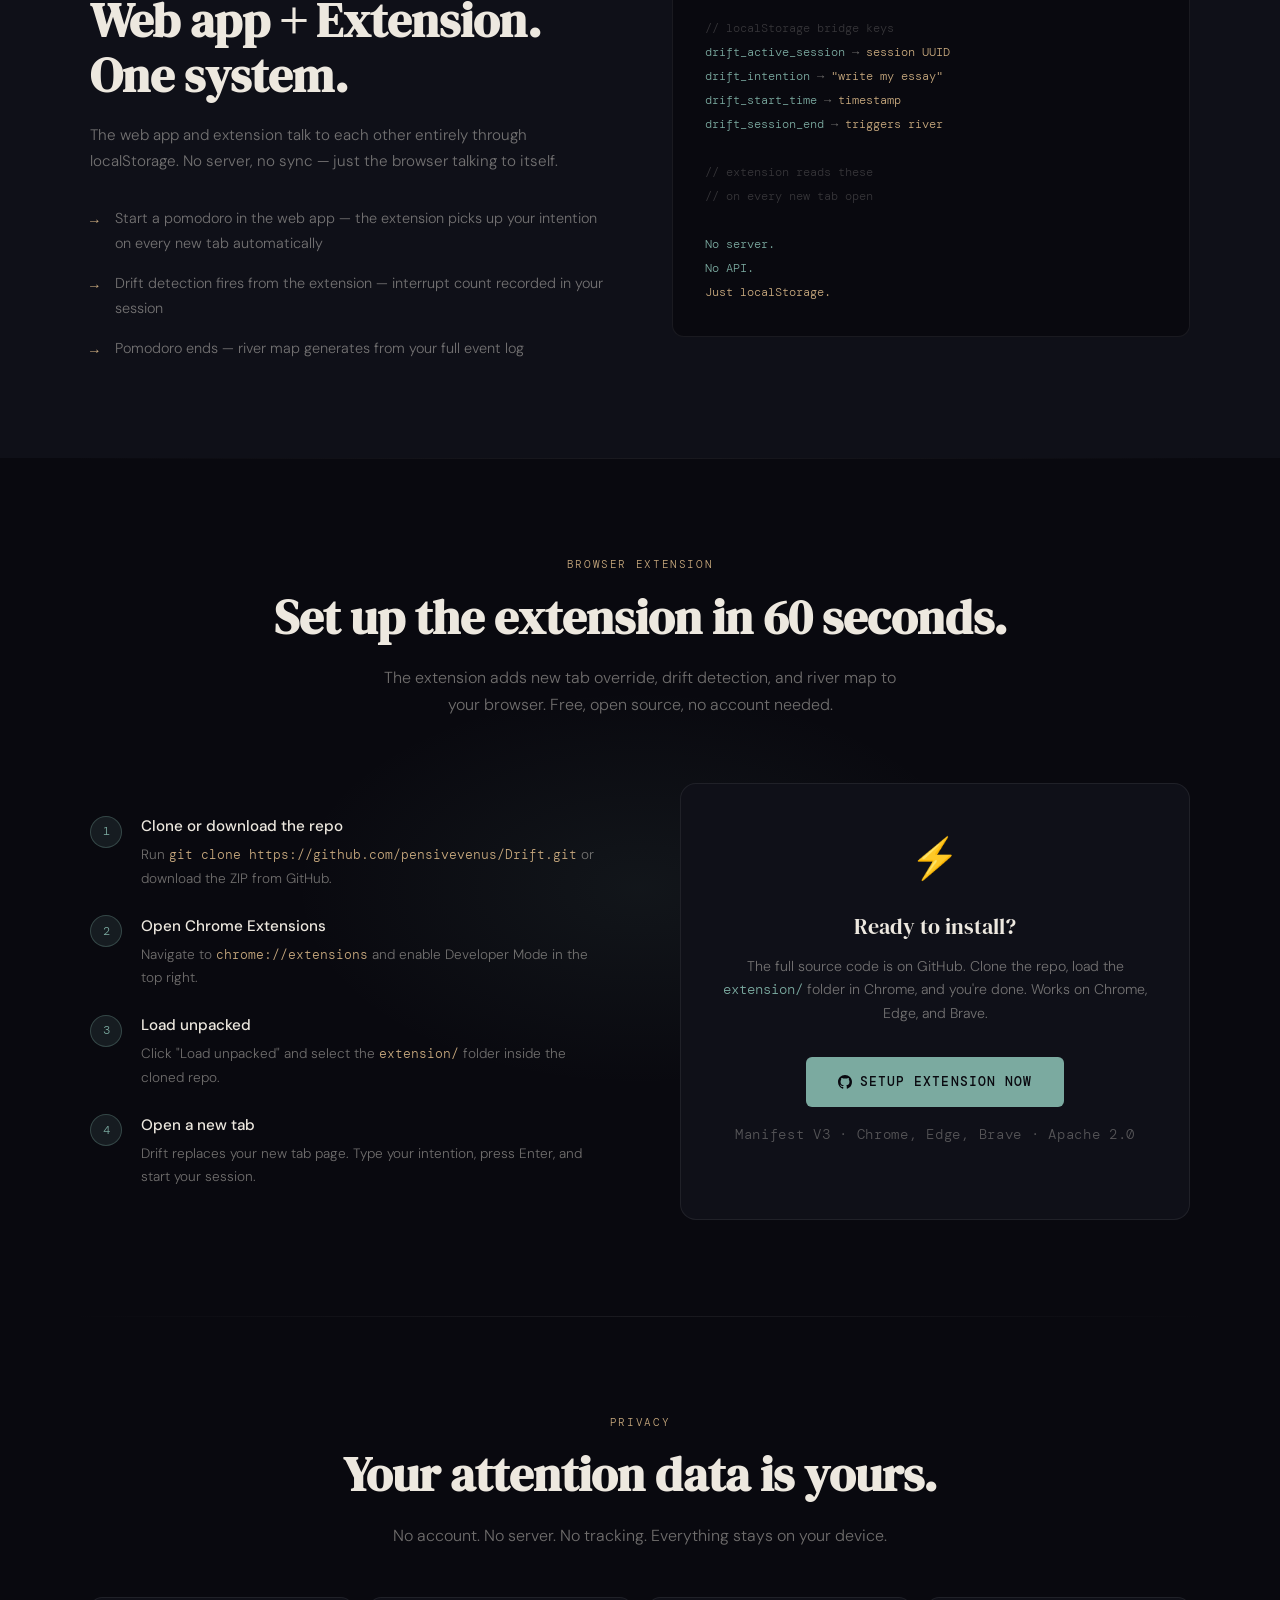
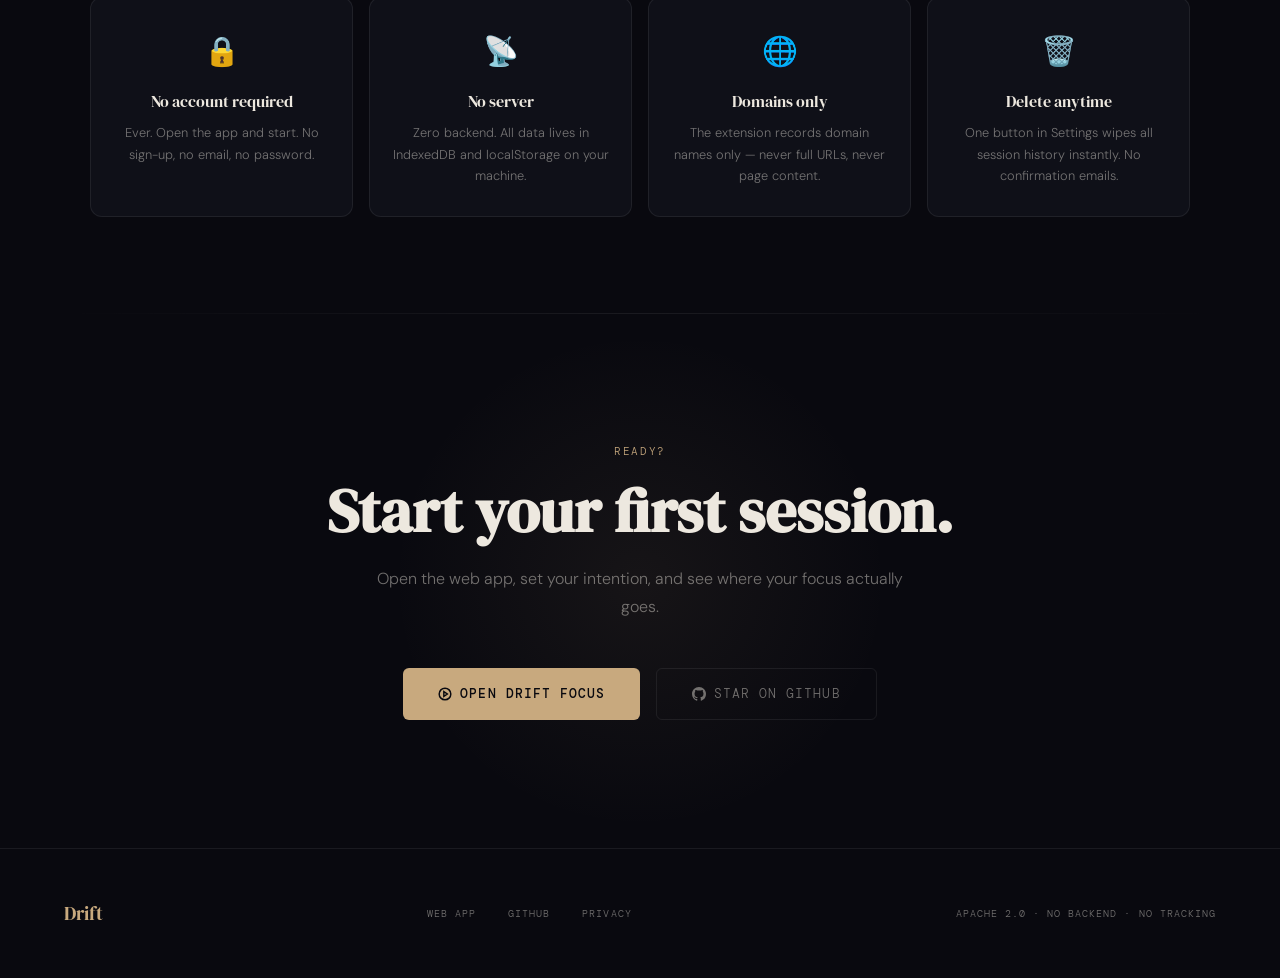
==== commit 6583af64: "feat: add enterprise page and for teams nav link" ====
--- a/index.html
+++ b/index.html
@@ -156,6 +156,7 @@
 <nav>
   <a href="#hero" class="nav-logo">Drift</a>
   <div class="nav-right">
+    <a href="enterprise.html" class="nav-link" style="color:var(--accent2)">For Teams</a>
     <a href="#features" class="nav-link">Features</a>
     <a href="#how" class="nav-link">How it works</a>
     <a href="#extension" class="nav-link">Extension</a>
